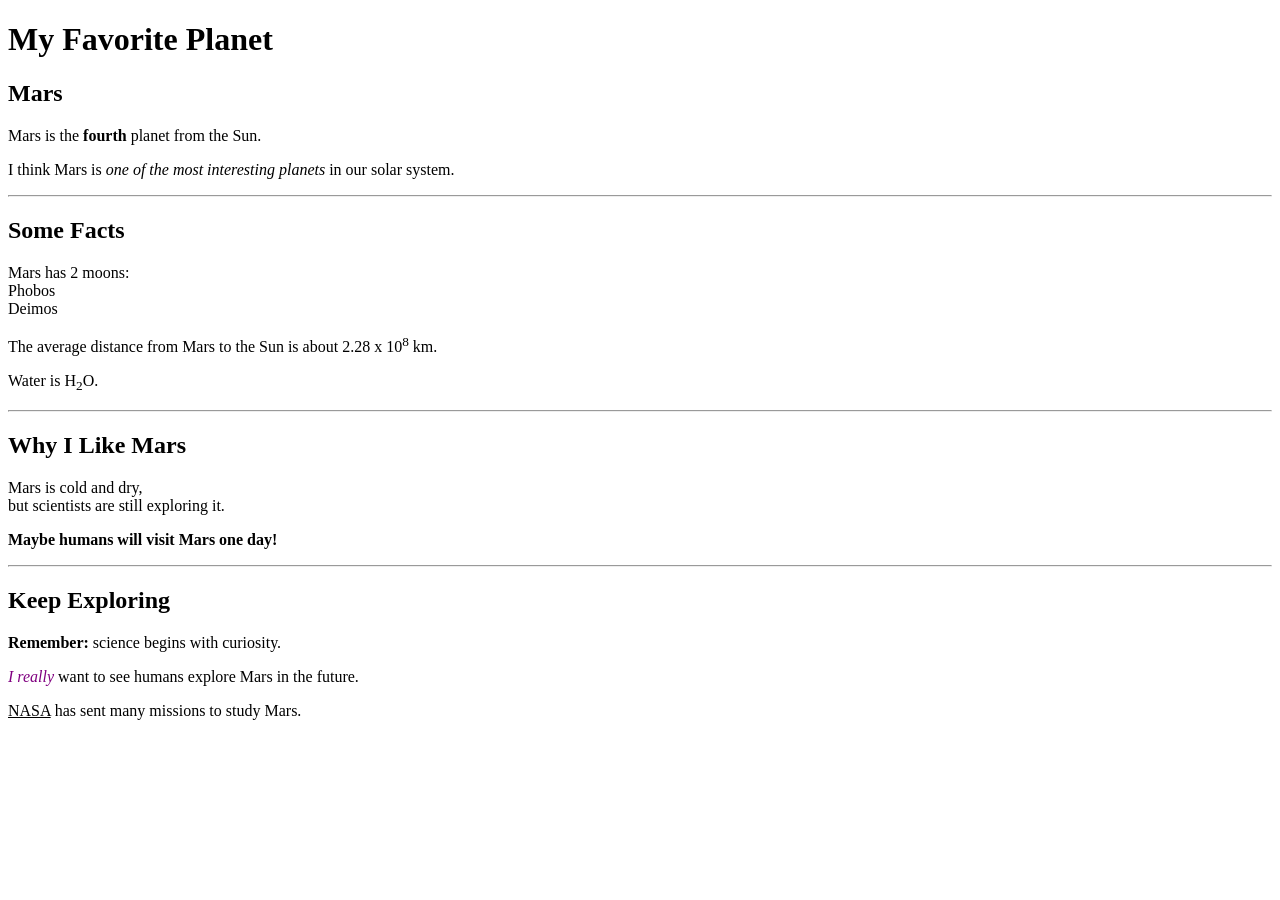
==== index.html @ 815f2b7e "Add files via upload" ====
<!DOCTYPE html>
<html>
<head>
<title>My Favorite Planet</title>
</head>
<body>

<h1>My Favorite Planet</h1>

<h2>Mars</h2>

<p>Mars is the <b>fourth</b> planet from the Sun.</p>
<p>I think Mars is <i>one of the most interesting planets</i> in our solar system.</p>

<hr>

<h2>Some Facts</h2>

<p>Mars has 2 moons:<br>
Phobos<br>
Deimos</p>

<p>The average distance from Mars to the Sun is about 2.28 x 10<sup>8</sup> km.</p>

<p>Water is H<sub>2</sub>O.</p>

<hr>

<h2>Why I Like Mars</h2>

<p>Mars is cold and dry,<br>
but scientists are still exploring it.</p>

<p><b>Maybe humans will visit Mars one day!</b></p>

<hr>

<h2>Keep Exploring</h2>

<p><b>Remember:</b> science begins with curiosity.</p>

<p><i><font color="purple">I really</font></i> want to see humans explore Mars in the future.</p>

<p><u>NASA</u> has sent many missions to study Mars.</p>

</body>
</html>
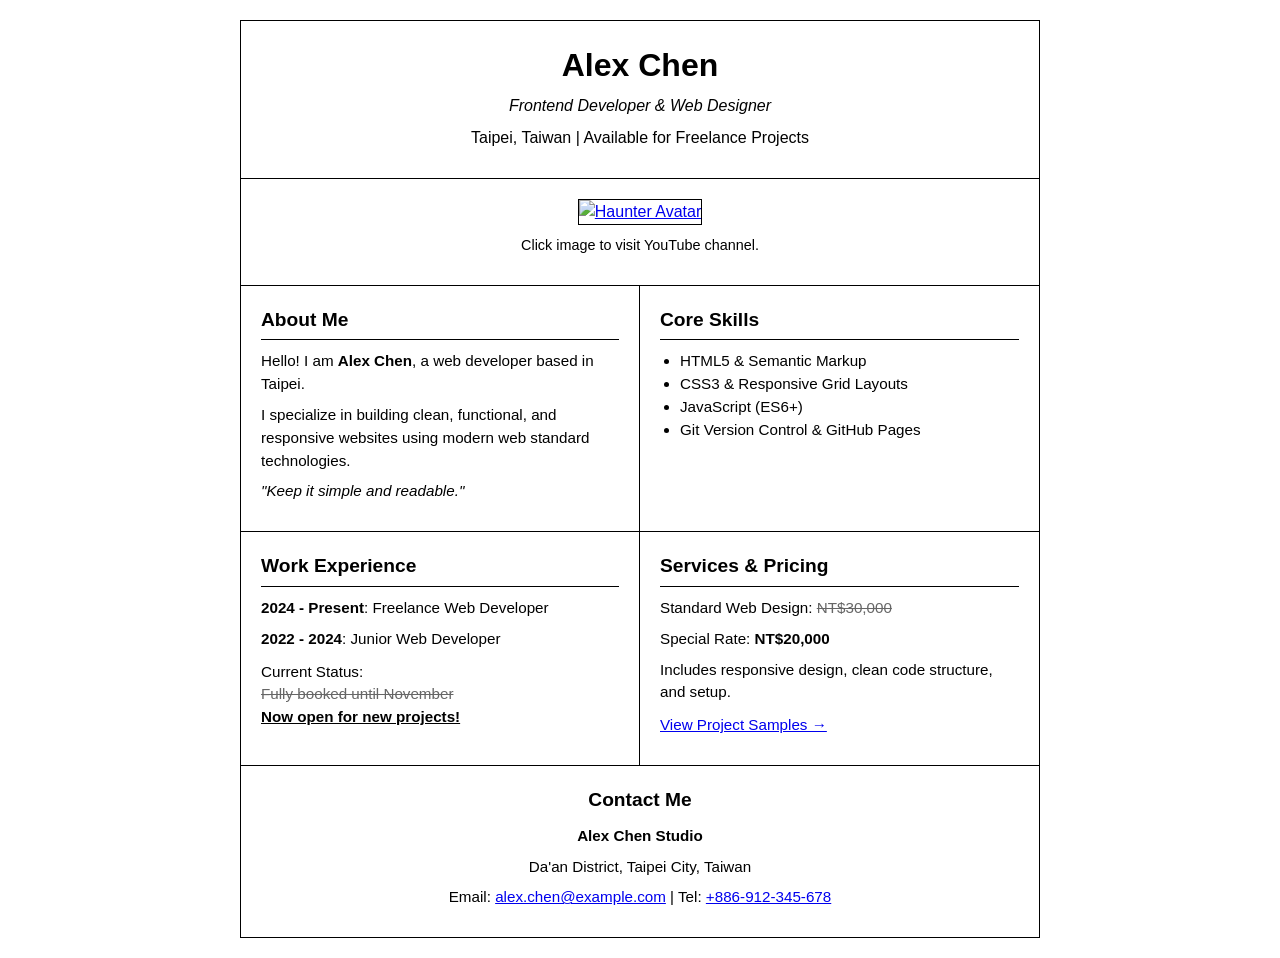
==== commit 91d12871: "Add files via upload" ====
--- a/index.html
+++ b/index.html
@@ -1,47 +1,243 @@
-<!DOCTYPE html>
-<html>
-<head>
-<title>My Favorite Planet</title>
-</head>
-<body>
-
-<h1>My Favorite Planet</h1>
-
-<h2>Mars</h2>
-
-<p>Mars is the <b>fourth</b> planet from the Sun.</p>
-<p>I think Mars is <i>one of the most interesting planets</i> in our solar system.</p>
-
-<hr>
-
-<h2>Some Facts</h2>
-
-<p>Mars has 2 moons:<br>
-Phobos<br>
-Deimos</p>
-
-<p>The average distance from Mars to the Sun is about 2.28 x 10<sup>8</sup> km.</p>
-
-<p>Water is H<sub>2</sub>O.</p>
-
-<hr>
-
-<h2>Why I Like Mars</h2>
-
-<p>Mars is cold and dry,<br>
-but scientists are still exploring it.</p>
-
-<p><b>Maybe humans will visit Mars one day!</b></p>
-
-<hr>
-
-<h2>Keep Exploring</h2>
-
-<p><b>Remember:</b> science begins with curiosity.</p>
-
-<p><i><font color="purple">I really</font></i> want to see humans explore Mars in the future.</p>
-
-<p><u>NASA</u> has sent many missions to study Mars.</p>
-
-</body>
+<!DOCTYPE html>
+<html lang="zh-Hant">
+<head>
+  <meta charset="UTF-8">
+  <meta name="viewport" content="width=device-width, initial-scale=1.0">
+  <title>Alex Chen - Personal Profile</title>
+  <style>
+    /* 基礎重設 */
+    * {
+      box-sizing: border-box;
+      margin: 0;
+      padding: 0;
+    }
+
+    body {
+      font-family: Arial, sans-serif;
+      background-color: #ffffff;
+      color: #000000;
+      line-height: 1.5;
+      padding: 20px;
+    }
+
+    .container {
+      max-width: 800px;
+      margin: 0 auto;
+      border: 1px solid #000000;
+    }
+
+    /* 標頭區域 */
+    header {
+      text-align: center;
+      padding: 20px;
+      border-bottom: 1px solid #000000;
+      background-color: #ffffff;
+    }
+
+    header h1 {
+      font-size: 2rem;
+      margin-bottom: 5px;
+    }
+
+    header p {
+      font-size: 1rem;
+    }
+
+    /* 圖片區域 */
+    .hero-section {
+      text-align: center;
+      padding: 20px;
+      border-bottom: 1px solid #000000;
+      background-color: #ffffff;
+    }
+
+    .hero-image {
+      width: 180px;
+      height: 180px;
+      object-fit: contain;
+      border: 1px solid #000000;
+    }
+
+    .hero-caption {
+      font-size: 0.9rem;
+      margin-top: 10px;
+    }
+
+    /* 2x2 網格佈局 */
+    .grid-2x2 {
+      display: grid;
+      grid-template-columns: 1fr 1fr;
+    }
+
+    .grid-box {
+      padding: 20px;
+      border-right: 1px solid #000000;
+      border-bottom: 1px solid #000000;
+      background-color: #ffffff;
+    }
+
+    .grid-box:nth-child(2n) {
+      border-right: none;
+    }
+
+    h2 {
+      font-size: 1.2rem;
+      margin-bottom: 10px;
+      border-bottom: 1px solid #000000;
+      padding-bottom: 5px;
+    }
+
+    p {
+      margin-bottom: 8px;
+      font-size: 0.95rem;
+    }
+
+    ul {
+      margin-left: 20px;
+      margin-bottom: 10px;
+      font-size: 0.95rem;
+    }
+
+    /* 語意標籤樣式 */
+    ins {
+      background-color: transparent;
+      color: #000000;
+      font-weight: bold;
+      text-decoration: underline;
+    }
+
+    del {
+      color: #666666;
+    }
+
+    /* 連結狀態設定 */
+    a:link {
+      color: #0000ee;
+      text-decoration: underline;
+    }
+
+    a:visited {
+      color: #551a8b;
+    }
+
+    a:hover {
+      color: #ff0000;
+    }
+
+    a:active {
+      color: #000000;
+    }
+
+    /* 頁尾聯絡區域 */
+    footer {
+      text-align: center;
+      padding: 20px;
+      background-color: #ffffff;
+    }
+
+    footer h2 {
+      border-bottom: none;
+      margin-bottom: 5px;
+    }
+
+    address {
+      font-style: normal;
+      font-size: 0.95rem;
+    }
+
+    /* 響應式手機版面 */
+    @media (max-width: 600px) {
+      .grid-2x2 {
+        grid-template-columns: 1fr;
+      }
+      .grid-box {
+        border-right: none;
+      }
+    }
+  </style>
+</head>
+<body>
+
+  <div class="container">
+    <!-- 1. Header Section -->
+    <header>
+      <h1>Alex Chen</h1>
+      <p><em>Frontend Developer & Web Designer</em></p>
+      <p>Taipei, Taiwan | Available for Freelance Projects</p>
+    </header>
+
+    <!-- 2. Hero Image Section -->
+    <div class="hero-section">
+      <a href="https://www.youtube.com/" target="_blank">
+        <img 
+          src="https://raw.githubusercontent.com/PokeAPI/sprites/master/sprites/pokemon/other/official-artwork/93.png" 
+          alt="Haunter Avatar" 
+          class="hero-image"
+        >
+      </a>
+      <p class="hero-caption">Click image to visit YouTube channel.</p>
+    </div>
+
+    <!-- 3. 2x2 Grid Layout -->
+    <div class="grid-2x2">
+      
+      <!-- Box 1: About Me -->
+      <div class="grid-box">
+        <h2>About Me</h2>
+        <p>Hello! I am <strong>Alex Chen</strong>, a web developer based in Taipei.</p>
+        <p>I specialize in building clean, functional, and responsive websites using modern web standard technologies.</p>
+        <p><em>"Keep it simple and readable."</em></p>
+      </div>
+
+      <!-- Box 2: Core Skills -->
+      <div class="grid-box">
+        <h2>Core Skills</h2>
+        <ul>
+          <li>HTML5 & Semantic Markup</li>
+          <li>CSS3 & Responsive Grid Layouts</li>
+          <li>JavaScript (ES6+)</li>
+          <li>Git Version Control & GitHub Pages</li>
+        </ul>
+      </div>
+
+      <!-- Box 3: Work & Status -->
+      <div class="grid-box">
+        <h2>Work Experience</h2>
+        <p><strong>2024 - Present</strong>: Freelance Web Developer</p>
+        <p><strong>2022 - 2024</strong>: Junior Web Developer</p>
+        <p style="margin-top: 10px;">
+          Current Status:<br>
+          <del>Fully booked until November</del><br>
+          <ins>Now open for new projects!</ins>
+        </p>
+      </div>
+
+      <!-- Box 4: Services -->
+      <div class="grid-box">
+        <h2>Services & Pricing</h2>
+        <p>Standard Web Design: <del>NT$30,000</del></p>
+        <p>Special Rate: <strong>NT$20,000</strong></p>
+        <p>Includes responsive design, clean code structure, and setup.</p>
+        <p style="margin-top: 10px;">
+          <a href="https://www.youtube.com/" target="_blank">View Project Samples →</a>
+        </p>
+      </div>
+
+    </div>
+
+    <!-- 4. Contact Us Section -->
+    <footer>
+      <h2>Contact Me</h2>
+      <address>
+        <p><strong>Alex Chen Studio</strong></p>
+        <p>Da'an District, Taipei City, Taiwan</p>
+        <p>
+          Email: <a href="mailto:alex.chen@example.com">alex.chen@example.com</a> | 
+          Tel: <a href="tel:+886912345678">+886-912-345-678</a>
+        </p>
+      </address>
+    </footer>
+  </div>
+
+</body>
 </html>
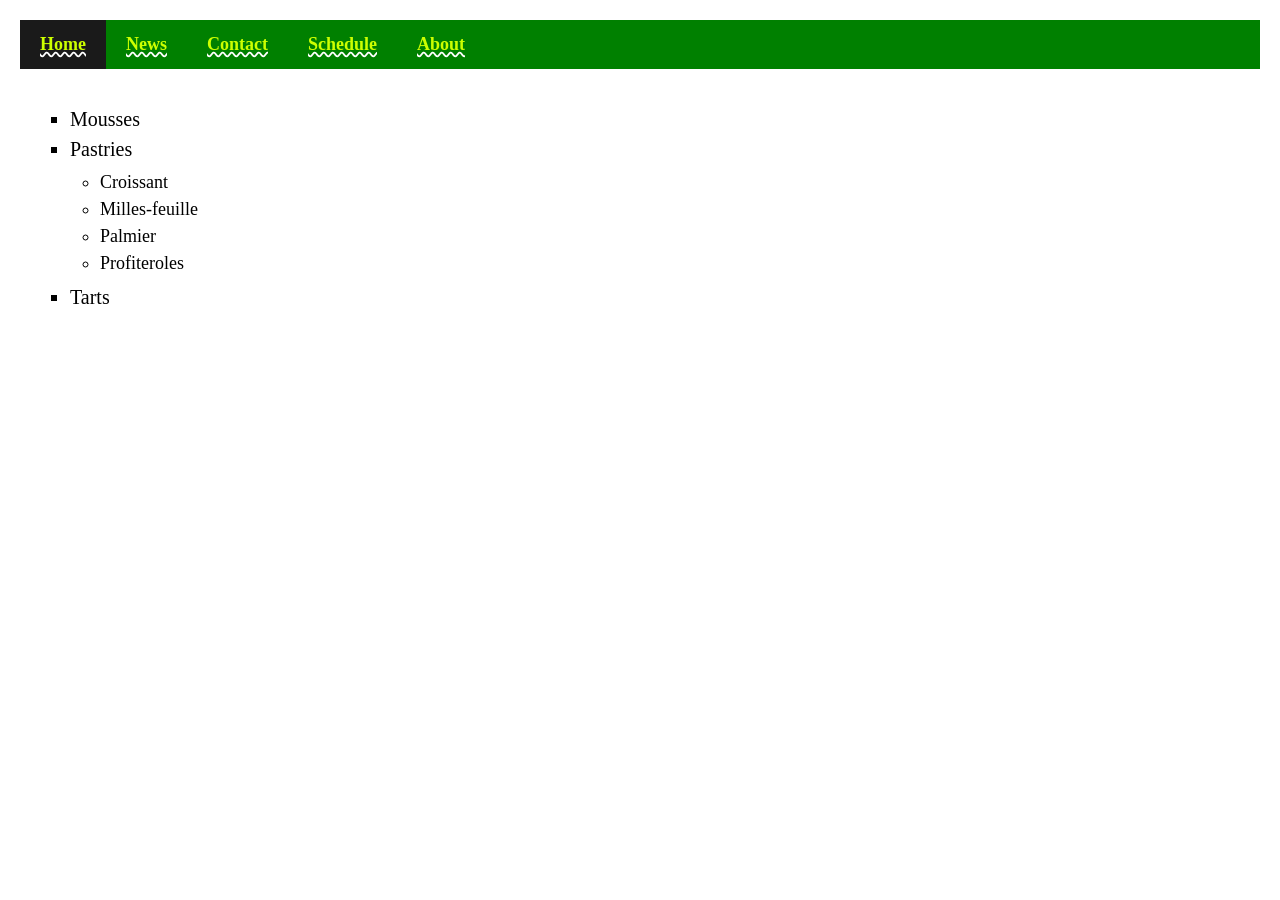
==== commit b687ef7f: "Add files via upload" ====
--- a/index.html
+++ b/index.html
@@ -1,243 +1,172 @@
 <!DOCTYPE html>
-<html lang="zh-Hant">
+<html lang="zh-TW">
 <head>
-  <meta charset="UTF-8">
-  <meta name="viewport" content="width=device-width, initial-scale=1.0">
-  <title>Alex Chen - Personal Profile</title>
-  <style>
-    /* 基礎重設 */
-    * {
-      box-sizing: border-box;
-      margin: 0;
-      padding: 0;
-    }
+    <meta charset="UTF-8">
+    <meta name="viewport" content="width=device-width, initial-scale=1.0">
+    <title>Navigation & List Exercise</title>
+    <style>
+        body {
+            font-family: Times New Roman, serif;
+            margin: 0;
+            padding: 20px;
+            background-color: #ffffff;
+        }
 
-    body {
-      font-family: Arial, sans-serif;
-      background-color: #ffffff;
-      color: #000000;
-      line-height: 1.5;
-      padding: 20px;
-    }
+        /* ===== 頂部導覽列 (Navbar) 樣式 ===== */
+        .navbar-container {
+            background-color: #008000; /* 綠色背景 */
+            width: 100%;
+            overflow: hidden;
+        }
 
-    .container {
-      max-width: 800px;
-      margin: 0 auto;
-      border: 1px solid #000000;
-    }
+        .navbar {
+            list-style-type: none;
+            margin: 0;
+            padding: 0;
+            display: flex;
+        }
 
-    /* 標頭區域 */
-    header {
-      text-align: center;
-      padding: 20px;
-      border-bottom: 1px solid #000000;
-      background-color: #ffffff;
-    }
+        .navbar li {
+            float: left;
+        }
 
-    header h1 {
-      font-size: 2rem;
-      margin-bottom: 5px;
-    }
+        .navbar li a {
+            display: block;
+            color: #ccff00; /* 黃綠色文字 */
+            text-align: center;
+            padding: 14px 20px;
+            font-size: 18px;
+            font-weight: bold;
+            /* 白色波浪底線 */
+            text-decoration: underline;
+            text-decoration-style: wavy;
+            text-decoration-color: white;
+            cursor: pointer;
+            transition: background-color 0.15s ease;
+        }
 
-    header p {
-      font-size: 1rem;
-    }
+        /* 懸停 (Hover)：深綠色 */
+        .navbar li a:hover {
+            background-color: #005500;
+        }
 
-    /* 圖片區域 */
-    .hero-section {
-      text-align: center;
-      padding: 20px;
-      border-bottom: 1px solid #000000;
-      background-color: #ffffff;
-    }
+        /* 點擊瞬間 (Active) */
+        .navbar li a:active {
+            background-color: #000000;
+            color: #ffffff;
+        }
 
-    .hero-image {
-      width: 180px;
-      height: 180px;
-      object-fit: contain;
-      border: 1px solid #000000;
-    }
+        /* 被選中的頁籤 */
+        .navbar li a.active-tab {
+            background-color: #1a1a1a;
+        }
 
-    .hero-caption {
-      font-size: 0.9rem;
-      margin-top: 10px;
-    }
+        /* ===== 內容顯示區域 ===== */
+        .content-section {
+            padding: 20px 10px;
+        }
 
-    /* 2x2 網格佈局 */
-    .grid-2x2 {
-      display: grid;
-      grid-template-columns: 1fr 1fr;
-    }
+        /* 預設隱藏所有分頁內容 */
+        .page-content {
+            display: none;
+        }
 
-    .grid-box {
-      padding: 20px;
-      border-right: 1px solid #000000;
-      border-bottom: 1px solid #000000;
-      background-color: #ffffff;
-    }
+        /* 當前作用中的內容頁面才顯示 */
+        .page-content.active {
+            display: block;
+        }
 
-    .grid-box:nth-child(2n) {
-      border-right: none;
-    }
+        /* 巢狀清單樣式 */
+        ul.outer-list {
+            list-style-type: square;
+            font-size: 20px;
+            line-height: 1.5;
+            padding-left: 40px;
+            margin-top: 15px;
+        }
 
-    h2 {
-      font-size: 1.2rem;
-      margin-bottom: 10px;
-      border-bottom: 1px solid #000000;
-      padding-bottom: 5px;
-    }
-
-    p {
-      margin-bottom: 8px;
-      font-size: 0.95rem;
-    }
-
-    ul {
-      margin-left: 20px;
-      margin-bottom: 10px;
-      font-size: 0.95rem;
-    }
-
-    /* 語意標籤樣式 */
-    ins {
-      background-color: transparent;
-      color: #000000;
-      font-weight: bold;
-      text-decoration: underline;
-    }
-
-    del {
-      color: #666666;
-    }
-
-    /* 連結狀態設定 */
-    a:link {
-      color: #0000ee;
-      text-decoration: underline;
-    }
-
-    a:visited {
-      color: #551a8b;
-    }
-
-    a:hover {
-      color: #ff0000;
-    }
-
-    a:active {
-      color: #000000;
-    }
-
-    /* 頁尾聯絡區域 */
-    footer {
-      text-align: center;
-      padding: 20px;
-      background-color: #ffffff;
-    }
-
-    footer h2 {
-      border-bottom: none;
-      margin-bottom: 5px;
-    }
-
-    address {
-      font-style: normal;
-      font-size: 0.95rem;
-    }
-
-    /* 響應式手機版面 */
-    @media (max-width: 600px) {
-      .grid-2x2 {
-        grid-template-columns: 1fr;
-      }
-      .grid-box {
-        border-right: none;
-      }
-    }
-  </style>
+        ul.inner-list {
+            list-style-type: circle;
+            font-size: 18px;
+            padding-left: 30px;
+            margin-top: 5px;
+            margin-bottom: 5px;
+        }
+    </style>
 </head>
 <body>
 
-  <div class="container">
-    <!-- 1. Header Section -->
-    <header>
-      <h1>Alex Chen</h1>
-      <p><em>Frontend Developer & Web Designer</em></p>
-      <p>Taipei, Taiwan | Available for Freelance Projects</p>
-    </header>
-
-    <!-- 2. Hero Image Section -->
-    <div class="hero-section">
-      <a href="https://www.youtube.com/" target="_blank">
-        <img 
-          src="https://raw.githubusercontent.com/PokeAPI/sprites/master/sprites/pokemon/other/official-artwork/93.png" 
-          alt="Haunter Avatar" 
-          class="hero-image"
-        >
-      </a>
-      <p class="hero-caption">Click image to visit YouTube channel.</p>
+    <!-- 導覽列 -->
+    <div class="navbar-container">
+        <ul class="navbar">
+            <li><a onclick="showTab('home', this)" class="active-tab">Home</a></li>
+            <li><a onclick="showTab('news', this)">News</a></li>
+            <li><a onclick="showTab('contact', this)">Contact</a></li>
+            <li><a onclick="showTab('schedule', this)">Schedule</a></li>
+            <li><a onclick="showTab('about', this)">About</a></li>
+        </ul>
     </div>
 
-    <!-- 3. 2x2 Grid Layout -->
-    <div class="grid-2x2">
-      
-      <!-- Box 1: About Me -->
-      <div class="grid-box">
-        <h2>About Me</h2>
-        <p>Hello! I am <strong>Alex Chen</strong>, a web developer based in Taipei.</p>
-        <p>I specialize in building clean, functional, and responsive websites using modern web standard technologies.</p>
-        <p><em>"Keep it simple and readable."</em></p>
-      </div>
+    <!-- 內容顯示區域 -->
+    <div class="content-section">
+        
+        <!-- Home 頁面內容 (題目的巢狀清單) -->
+        <div id="home" class="page-content active">
+            <ul class="outer-list">
+                <li>Mousses</li>
+                <li>Pastries
+                    <ul class="inner-list">
+                        <li>Croissant</li>
+                        <li>Milles-feuille</li>
+                        <li>Palmier</li>
+                        <li>Profiteroles</li>
+                    </ul>
+                </li>
+                <li>Tarts</li>
+            </ul>
+        </div>
 
-      <!-- Box 2: Core Skills -->
-      <div class="grid-box">
-        <h2>Core Skills</h2>
-        <ul>
-          <li>HTML5 & Semantic Markup</li>
-          <li>CSS3 & Responsive Grid Layouts</li>
-          <li>JavaScript (ES6+)</li>
-          <li>Git Version Control & GitHub Pages</li>
-        </ul>
-      </div>
+        <!-- News 頁面內容 -->
+        <div id="news" class="page-content">
+            <h2>News Section</h2>
+            <p>Welcome to the Latest News page.</p>
+        </div>
 
-      <!-- Box 3: Work & Status -->
-      <div class="grid-box">
-        <h2>Work Experience</h2>
-        <p><strong>2024 - Present</strong>: Freelance Web Developer</p>
-        <p><strong>2022 - 2024</strong>: Junior Web Developer</p>
-        <p style="margin-top: 10px;">
-          Current Status:<br>
-          <del>Fully booked until November</del><br>
-          <ins>Now open for new projects!</ins>
-        </p>
-      </div>
+        <!-- Contact 頁面內容 -->
+        <div id="contact" class="page-content">
+            <h2>Contact Us</h2>
+            <p>Email: contact@example.com</p>
+        </div>
 
-      <!-- Box 4: Services -->
-      <div class="grid-box">
-        <h2>Services & Pricing</h2>
-        <p>Standard Web Design: <del>NT$30,000</del></p>
-        <p>Special Rate: <strong>NT$20,000</strong></p>
-        <p>Includes responsive design, clean code structure, and setup.</p>
-        <p style="margin-top: 10px;">
-          <a href="https://www.youtube.com/" target="_blank">View Project Samples →</a>
-        </p>
-      </div>
+        <!-- Schedule 頁面內容 -->
+        <div id="schedule" class="page-content">
+            <h2>Schedule</h2>
+            <p>Opening hours: Mon - Fri 09:00 - 18:00</p>
+        </div>
+
+        <!-- About 頁面內容 -->
+        <div id="about" class="page-content">
+            <h2>About Us</h2>
+            <p>Learn more about our bakery and recipes.</p>
+        </div>
 
     </div>
 
-    <!-- 4. Contact Us Section -->
-    <footer>
-      <h2>Contact Me</h2>
-      <address>
-        <p><strong>Alex Chen Studio</strong></p>
-        <p>Da'an District, Taipei City, Taiwan</p>
-        <p>
-          Email: <a href="mailto:alex.chen@example.com">alex.chen@example.com</a> | 
-          Tel: <a href="tel:+886912345678">+886-912-345-678</a>
-        </p>
-      </address>
-    </footer>
-  </div>
+    <script>
+        function showTab(tabId, element) {
+            // 隱藏所有頁面內容
+            const contents = document.querySelectorAll('.page-content');
+            contents.forEach(content => content.classList.remove('active'));
+
+            // 移除所有按鈕的選中樣式
+            const tabs = document.querySelectorAll('.navbar li a');
+            tabs.forEach(tab => tab.classList.remove('active-tab'));
+
+            // 顯示被點擊的頁面內容與加上選中樣式
+            document.getElementById(tabId).classList.add('active');
+            element.classList.add('active-tab');
+        }
+    </script>
 
 </body>
 </html>
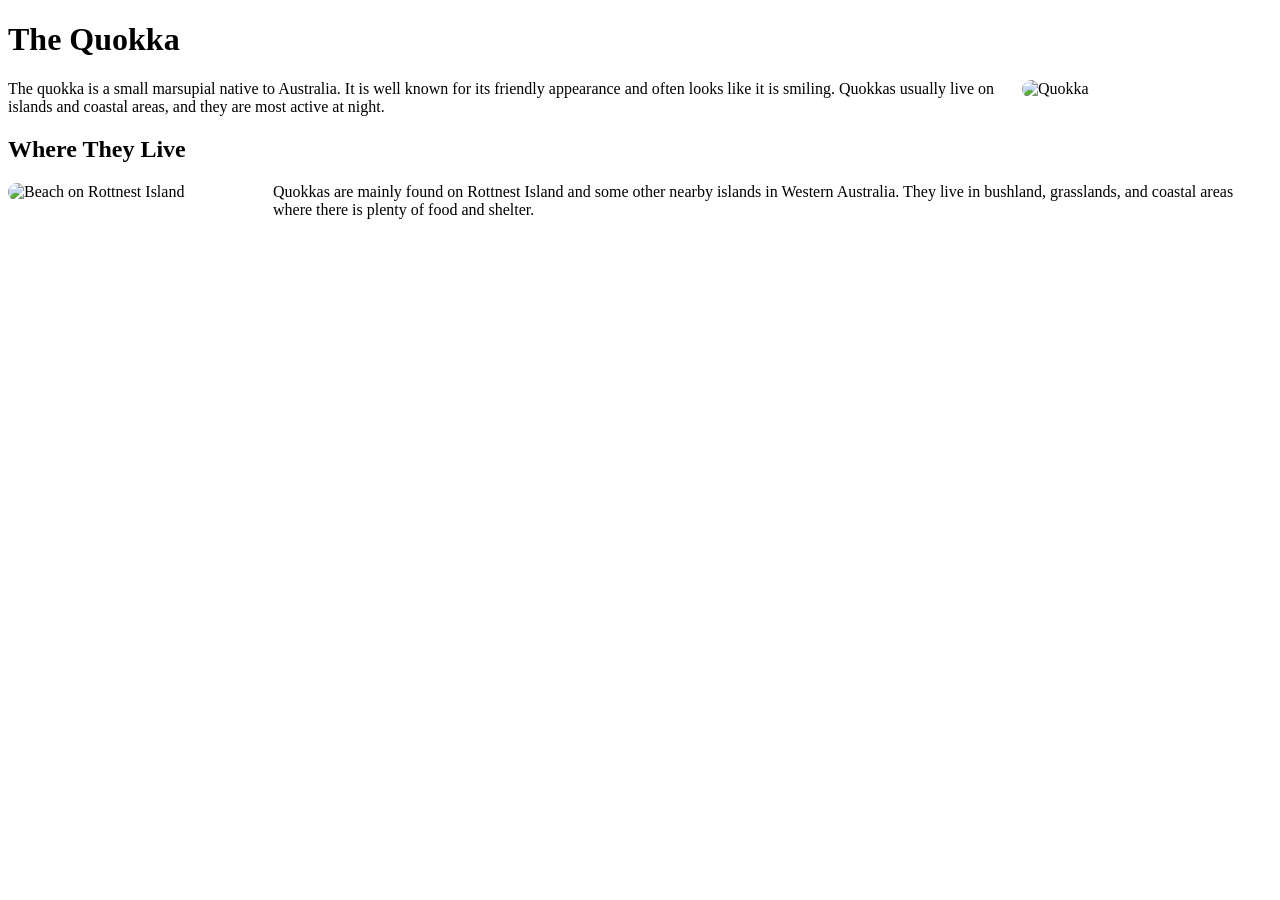
==== commit 2fcd8f58: "Add files via upload" ====
--- a/index.html
+++ b/index.html
@@ -1,172 +1,48 @@
 <!DOCTYPE html>
 <html lang="zh-TW">
 <head>
-    <meta charset="UTF-8">
-    <meta name="viewport" content="width=device-width, initial-scale=1.0">
-    <title>Navigation & List Exercise</title>
-    <style>
-        body {
-            font-family: Times New Roman, serif;
-            margin: 0;
-            padding: 20px;
-            background-color: #ffffff;
-        }
+  <meta charset="UTF-8">
+  <title>The Quokka</title>
+  <style>
+    /* 讓圖片寬度固定為 250px 並加上圓角 */
+    img {
+      width: 250px;
+      border-radius: 10px; /* 呈現圓角效果 */
+    }
 
-        /* ===== 頂部導覽列 (Navbar) 樣式 ===== */
-        .navbar-container {
-            background-color: #008000; /* 綠色背景 */
-            width: 100%;
-            overflow: hidden;
-        }
+    /* 第一張圖片：靠右浮動，並設置與文字的間距 */
+    .img-right {
+      float: right;
+      margin-left: 15px;
+      margin-bottom: 10px;
+    }
 
-        .navbar {
-            list-style-type: none;
-            margin: 0;
-            padding: 0;
-            display: flex;
-        }
+    /* 第二張圖片：靠左浮動，並設置與文字的間距 */
+    .img-left {
+      float: left;
+      margin-right: 15px;
+      margin-bottom: 10px;
+    }
 
-        .navbar li {
-            float: left;
-        }
-
-        .navbar li a {
-            display: block;
-            color: #ccff00; /* 黃綠色文字 */
-            text-align: center;
-            padding: 14px 20px;
-            font-size: 18px;
-            font-weight: bold;
-            /* 白色波浪底線 */
-            text-decoration: underline;
-            text-decoration-style: wavy;
-            text-decoration-color: white;
-            cursor: pointer;
-            transition: background-color 0.15s ease;
-        }
-
-        /* 懸停 (Hover)：深綠色 */
-        .navbar li a:hover {
-            background-color: #005500;
-        }
-
-        /* 點擊瞬間 (Active) */
-        .navbar li a:active {
-            background-color: #000000;
-            color: #ffffff;
-        }
-
-        /* 被選中的頁籤 */
-        .navbar li a.active-tab {
-            background-color: #1a1a1a;
-        }
-
-        /* ===== 內容顯示區域 ===== */
-        .content-section {
-            padding: 20px 10px;
-        }
-
-        /* 預設隱藏所有分頁內容 */
-        .page-content {
-            display: none;
-        }
-
-        /* 當前作用中的內容頁面才顯示 */
-        .page-content.active {
-            display: block;
-        }
-
-        /* 巢狀清單樣式 */
-        ul.outer-list {
-            list-style-type: square;
-            font-size: 20px;
-            line-height: 1.5;
-            padding-left: 40px;
-            margin-top: 15px;
-        }
-
-        ul.inner-list {
-            list-style-type: circle;
-            font-size: 18px;
-            padding-left: 30px;
-            margin-top: 5px;
-            margin-bottom: 5px;
-        }
-    </style>
+    /* 清除浮動影響，確保段落標題間的排版整齊 */
+    h2 {
+      clear: both;
+    }
+  </style>
 </head>
 <body>
 
-    <!-- 導覽列 -->
-    <div class="navbar-container">
-        <ul class="navbar">
-            <li><a onclick="showTab('home', this)" class="active-tab">Home</a></li>
-            <li><a onclick="showTab('news', this)">News</a></li>
-            <li><a onclick="showTab('contact', this)">Contact</a></li>
-            <li><a onclick="showTab('schedule', this)">Schedule</a></li>
-            <li><a onclick="showTab('about', this)">About</a></li>
-        </ul>
-    </div>
+  <h1>The Quokka</h1>
+  <p>
+    <img src="images.jpg" alt="Quokka" class="img-right">
+    The quokka is a small marsupial native to Australia. It is well known for its friendly appearance and often looks like it is smiling. Quokkas usually live on islands and coastal areas, and they are most active at night.
+  </p>
 
-    <!-- 內容顯示區域 -->
-    <div class="content-section">
-        
-        <!-- Home 頁面內容 (題目的巢狀清單) -->
-        <div id="home" class="page-content active">
-            <ul class="outer-list">
-                <li>Mousses</li>
-                <li>Pastries
-                    <ul class="inner-list">
-                        <li>Croissant</li>
-                        <li>Milles-feuille</li>
-                        <li>Palmier</li>
-                        <li>Profiteroles</li>
-                    </ul>
-                </li>
-                <li>Tarts</li>
-            </ul>
-        </div>
-
-        <!-- News 頁面內容 -->
-        <div id="news" class="page-content">
-            <h2>News Section</h2>
-            <p>Welcome to the Latest News page.</p>
-        </div>
-
-        <!-- Contact 頁面內容 -->
-        <div id="contact" class="page-content">
-            <h2>Contact Us</h2>
-            <p>Email: contact@example.com</p>
-        </div>
-
-        <!-- Schedule 頁面內容 -->
-        <div id="schedule" class="page-content">
-            <h2>Schedule</h2>
-            <p>Opening hours: Mon - Fri 09:00 - 18:00</p>
-        </div>
-
-        <!-- About 頁面內容 -->
-        <div id="about" class="page-content">
-            <h2>About Us</h2>
-            <p>Learn more about our bakery and recipes.</p>
-        </div>
-
-    </div>
-
-    <script>
-        function showTab(tabId, element) {
-            // 隱藏所有頁面內容
-            const contents = document.querySelectorAll('.page-content');
-            contents.forEach(content => content.classList.remove('active'));
-
-            // 移除所有按鈕的選中樣式
-            const tabs = document.querySelectorAll('.navbar li a');
-            tabs.forEach(tab => tab.classList.remove('active-tab'));
-
-            // 顯示被點擊的頁面內容與加上選中樣式
-            document.getElementById(tabId).classList.add('active');
-            element.classList.add('active-tab');
-        }
-    </script>
+  <h2>Where They Live</h2>
+  <p>
+    <img src="images (2).jpg" alt="Beach on Rottnest Island" class="img-left">
+    Quokkas are mainly found on Rottnest Island and some other nearby islands in Western Australia. They live in bushland, grasslands, and coastal areas where there is plenty of food and shelter.
+  </p>
 
 </body>
 </html>
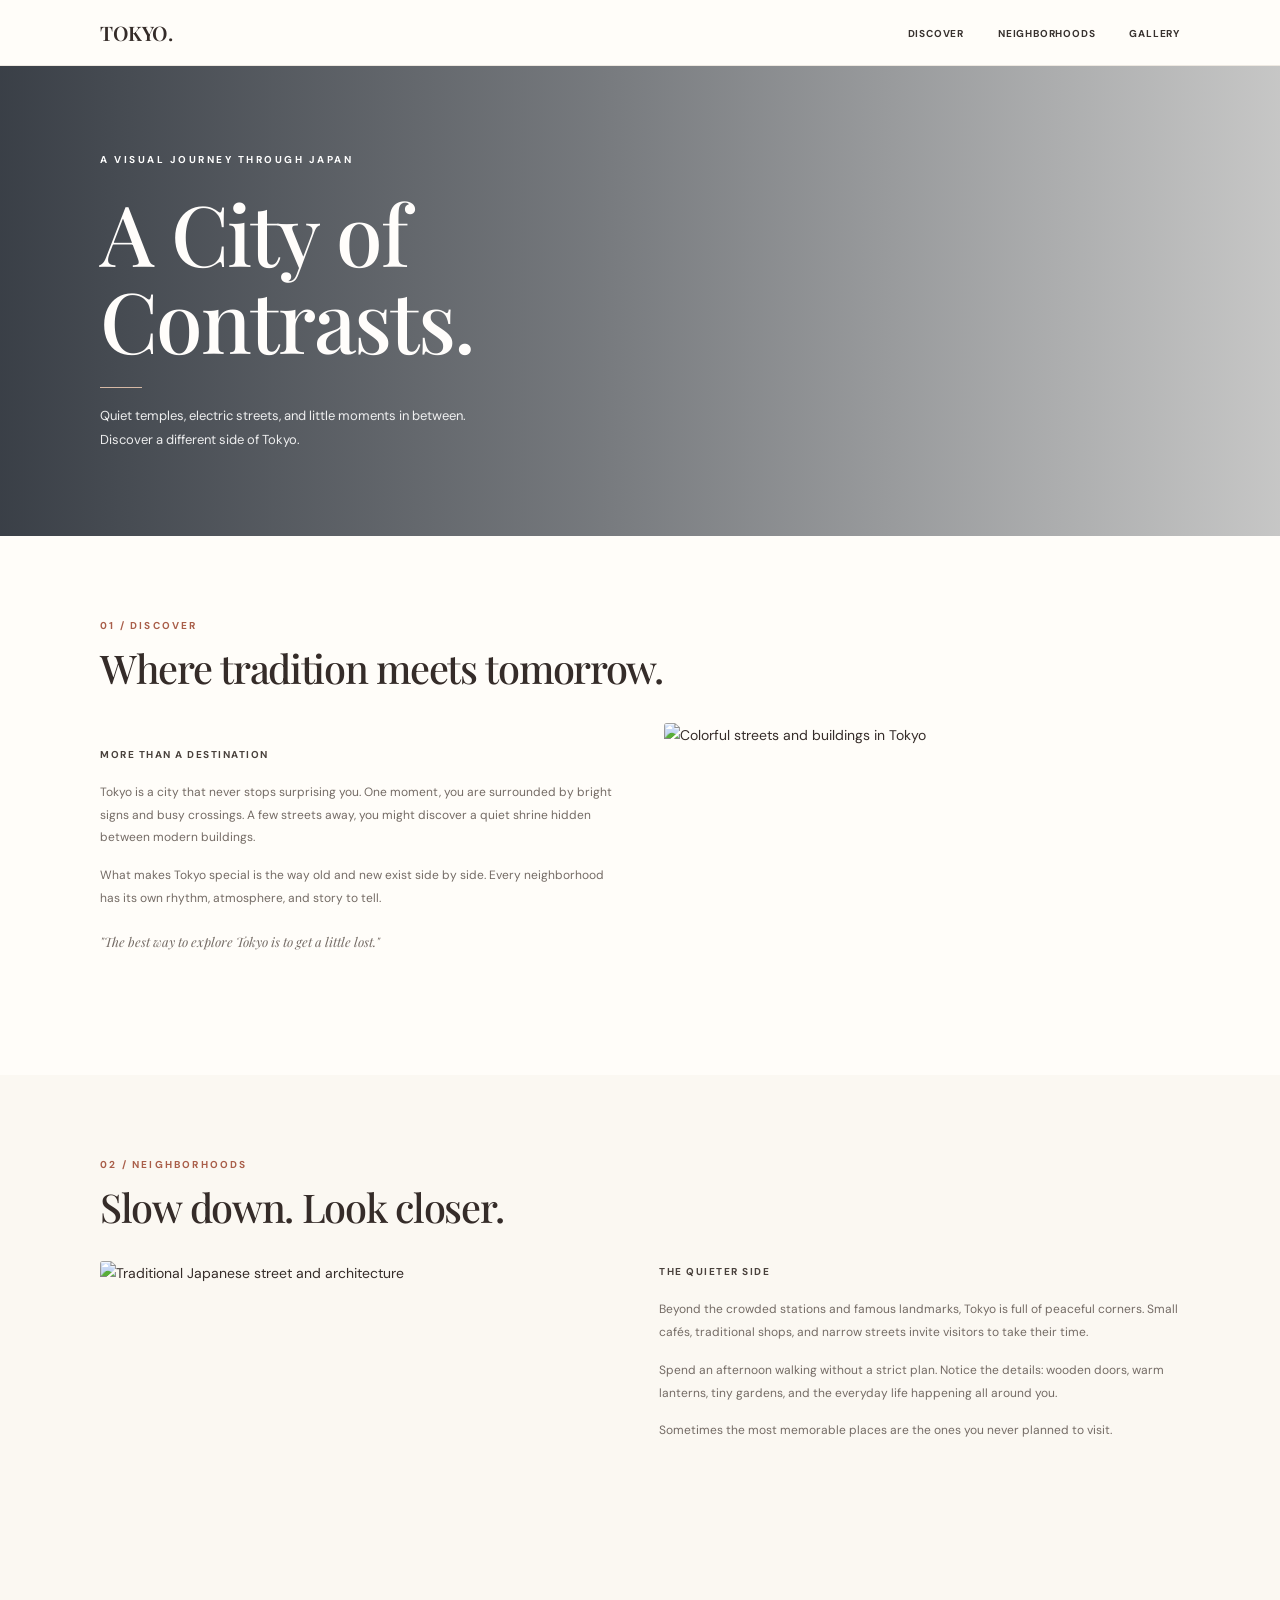
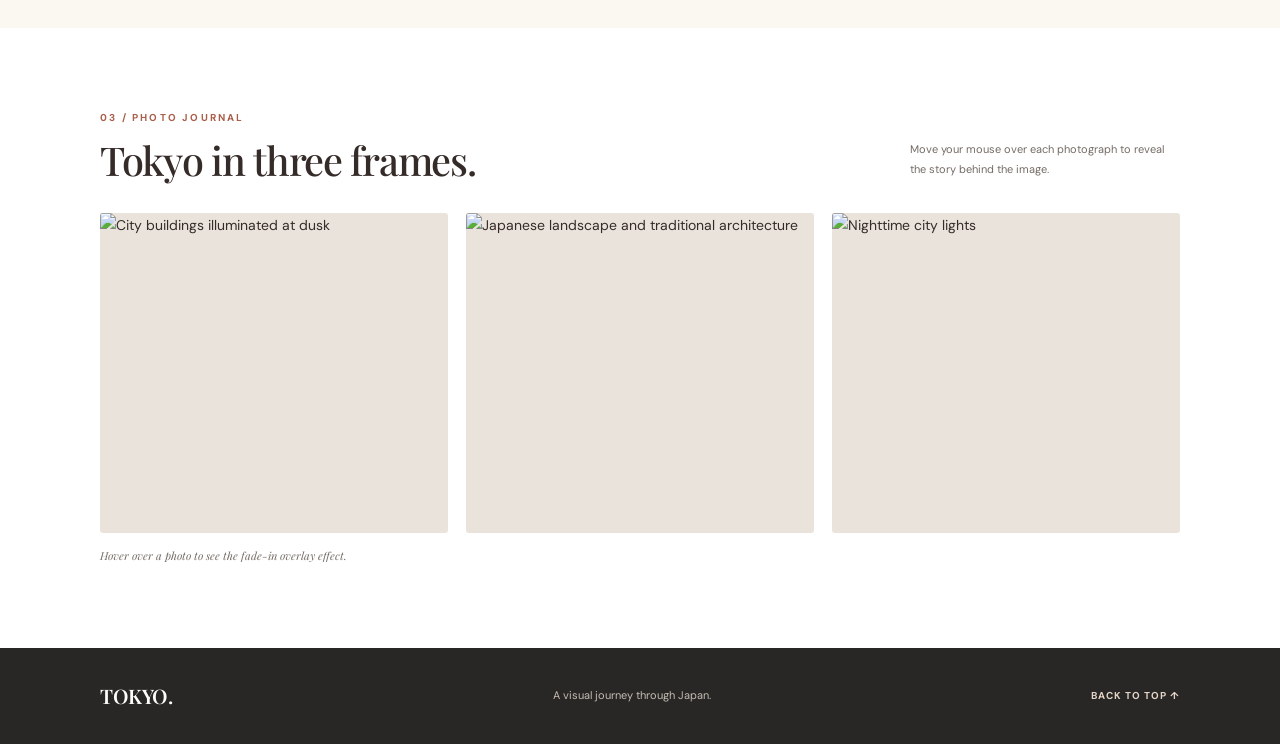
==== commit 10fc7881: "Add files via upload" ====
--- a/index.html
+++ b/index.html
@@ -1,48 +1,224 @@
 <!DOCTYPE html>
-<html lang="zh-TW">
+<html lang="en">
 <head>
-  <meta charset="UTF-8">
-  <title>The Quokka</title>
-  <style>
-    /* 讓圖片寬度固定為 250px 並加上圓角 */
-    img {
-      width: 250px;
-      border-radius: 10px; /* 呈現圓角效果 */
-    }
-
-    /* 第一張圖片：靠右浮動，並設置與文字的間距 */
-    .img-right {
-      float: right;
-      margin-left: 15px;
-      margin-bottom: 10px;
-    }
-
-    /* 第二張圖片：靠左浮動，並設置與文字的間距 */
-    .img-left {
-      float: left;
-      margin-right: 15px;
-      margin-bottom: 10px;
-    }
-
-    /* 清除浮動影響，確保段落標題間的排版整齊 */
-    h2 {
-      clear: both;
-    }
-  </style>
+    <meta charset="UTF-8">
+    <meta name="viewport" content="width=device-width, initial-scale=1.0">
+
+    <title>TOKYO. — A Visual Journey Through Japan</title>
+
+    <!-- Google Fonts -->
+    <link rel="preconnect" href="https://fonts.googleapis.com">
+    <link rel="preconnect" href="https://fonts.gstatic.com" crossorigin>
+    <link href="https://fonts.googleapis.com/css2?family=DM+Sans:wght@400;500;600;700&family=Playfair+Display:wght@400;500;600&display=swap"
+          rel="stylesheet">
+
+    <link rel="stylesheet" href="style.css">
 </head>
-<body>
-
-  <h1>The Quokka</h1>
-  <p>
-    <img src="images.jpg" alt="Quokka" class="img-right">
-    The quokka is a small marsupial native to Australia. It is well known for its friendly appearance and often looks like it is smiling. Quokkas usually live on islands and coastal areas, and they are most active at night.
-  </p>
-
-  <h2>Where They Live</h2>
-  <p>
-    <img src="images (2).jpg" alt="Beach on Rottnest Island" class="img-left">
-    Quokkas are mainly found on Rottnest Island and some other nearby islands in Western Australia. They live in bushland, grasslands, and coastal areas where there is plenty of food and shelter.
-  </p>
+
+<body id="top">
+
+    <!-- Navigation Bar -->
+    <header class="topbar">
+        <div class="page nav-container">
+            <a class="brand" href="#top">TOKYO.</a>
+
+            <nav aria-label="Main navigation">
+                <ul class="nav">
+                    <li><a href="#discover">Discover</a></li>
+                    <li><a href="#neighborhoods">Neighborhoods</a></li>
+                    <li><a href="#gallery">Gallery</a></li>
+                </ul>
+            </nav>
+        </div>
+    </header>
+
+
+    <!-- Hero Section -->
+    <main>
+        <section class="hero">
+            <div class="hero-overlay"></div>
+
+            <div class="page hero-content">
+                <p class="eyebrow">A VISUAL JOURNEY THROUGH JAPAN</p>
+
+                <h1>
+                    A City of<br>
+                    Contrasts.
+                </h1>
+
+                <div class="hero-line"></div>
+
+                <p class="hero-description">
+                    Quiet temples, electric streets, and little moments in
+                    between. Discover a different side of Tokyo.
+                </p>
+            </div>
+        </section>
+
+
+        <!-- Discover Section -->
+        <section class="section discover" id="discover">
+            <div class="page">
+                <p class="section-number">01 / DISCOVER</p>
+
+                <h2>Where tradition meets tomorrow.</h2>
+
+                <div class="discover-grid">
+                    <div class="discover-text">
+                        <h3>MORE THAN A DESTINATION</h3>
+
+                        <p>
+                            Tokyo is a city that never stops surprising you.
+                            One moment, you are surrounded by bright signs
+                            and busy crossings. A few streets away, you might
+                            discover a quiet shrine hidden between modern
+                            buildings.
+                        </p>
+
+                        <p>
+                            What makes Tokyo special is the way old and new
+                            exist side by side. Every neighborhood has its
+                            own rhythm, atmosphere, and story to tell.
+                        </p>
+
+                        <p class="quote">
+                            "The best way to explore Tokyo is to get a little lost."
+                        </p>
+                    </div>
+
+                    <div class="discover-image image-hover">
+                        <img
+                            src="https://images.unsplash.com/photo-1542051841857-5f90071e7989?auto=format&fit=crop&w=1000&q=85"
+                            alt="Colorful streets and buildings in Tokyo"
+                        >
+                    </div>
+                </div>
+            </div>
+        </section>
+
+
+        <!-- Neighborhoods Section -->
+        <section class="section neighborhoods" id="neighborhoods">
+            <div class="page">
+                <p class="section-number">02 / NEIGHBORHOODS</p>
+
+                <h2>Slow down. Look closer.</h2>
+
+                <div class="neighborhood-grid">
+                    <div class="neighborhood-image image-hover">
+                        <img
+                            src="https://images.unsplash.com/photo-1493976040374-85c8e12f0c0e?auto=format&fit=crop&w=1000&q=85"
+                            alt="Traditional Japanese street and architecture"
+                        >
+                    </div>
+
+                    <div class="neighborhood-text">
+                        <h3>THE QUIETER SIDE</h3>
+
+                        <p>
+                            Beyond the crowded stations and famous landmarks,
+                            Tokyo is full of peaceful corners. Small cafés,
+                            traditional shops, and narrow streets invite
+                            visitors to take their time.
+                        </p>
+
+                        <p>
+                            Spend an afternoon walking without a strict plan.
+                            Notice the details: wooden doors, warm lanterns,
+                            tiny gardens, and the everyday life happening
+                            all around you.
+                        </p>
+
+                        <p>
+                            Sometimes the most memorable places are the ones
+                            you never planned to visit.
+                        </p>
+                    </div>
+                </div>
+            </div>
+        </section>
+
+
+        <!-- Gallery Section -->
+        <section class="section gallery" id="gallery">
+            <div class="page">
+                <div class="gallery-heading">
+                    <div>
+                        <p class="section-number">03 / PHOTO JOURNAL</p>
+                        <h2>Tokyo in three frames.</h2>
+                    </div>
+
+                    <p class="gallery-intro">
+                        Move your mouse over each photograph to reveal
+                        the story behind the image.
+                    </p>
+                </div>
+
+                <div class="gallery-grid">
+
+                    <figure class="gallery-card">
+                        <div class="gallery-image">
+                            <img
+                                src="https://images.unsplash.com/photo-1519501025264-65ba15a82390?auto=format&fit=crop&w=800&q=85"
+                                alt="City buildings illuminated at dusk"
+                            >
+
+                            <div class="gallery-overlay">
+                                <span>01</span>
+                                <h3>Urban Rhythm</h3>
+                                <p>The energy of the city.</p>
+                            </div>
+                        </div>
+                    </figure>
+
+                    <figure class="gallery-card">
+                        <div class="gallery-image">
+                            <img
+                                src="https://images.unsplash.com/photo-1478436127897-769e1b3f0f36?auto=format&fit=crop&w=800&q=85"
+                                alt="Japanese landscape and traditional architecture"
+                            >
+
+                            <div class="gallery-overlay">
+                                <span>02</span>
+                                <h3>Quiet Moments</h3>
+                                <p>A slower side of Japan.</p>
+                            </div>
+                        </div>
+                    </figure>
+
+                    <figure class="gallery-card">
+                        <div class="gallery-image">
+                            <img
+                                src="https://images.unsplash.com/photo-1519608487953-e999c86e7455?auto=format&fit=crop&w=800&q=85"
+                                alt="Nighttime city lights"
+                            >
+
+                            <div class="gallery-overlay">
+                                <span>03</span>
+                                <h3>After Dark</h3>
+                                <p>Tokyo comes alive at night.</p>
+                            </div>
+                        </div>
+                    </figure>
+
+                </div>
+
+                <p class="gallery-caption">
+                    Hover over a photo to see the fade-in overlay effect.
+                </p>
+            </div>
+        </section>
+    </main>
+
+
+    <!-- Footer -->
+    <footer class="footer">
+        <div class="page footer-content">
+            <a class="brand" href="#top">TOKYO.</a>
+            <p>A visual journey through Japan.</p>
+            <a class="back-to-top" href="#top">BACK TO TOP ↑</a>
+        </div>
+    </footer>
 
 </body>
 </html>
--- a/style.css
+++ b/style.css
@@ -0,0 +1,576 @@
+/* =========================
+   1. Global Styles
+========================= */
+
+:root {
+    --background: #fffdf9;
+    --text: #352c29;
+    --muted: #746b65;
+    --accent: #a95e49;
+    --page-width: 1080px;
+}
+
+* {
+    margin: 0;
+    padding: 0;
+    box-sizing: border-box;
+}
+
+html {
+    scroll-behavior: smooth;
+    scroll-padding-top: 80px;
+}
+
+body {
+    background-color: var(--background);
+    color: var(--text);
+    font-family: "DM Sans", sans-serif;
+    font-size: 14px;
+    line-height: 1.8;
+}
+
+img {
+    display: block;
+    width: 100%;
+    height: 100%;
+    object-fit: cover;
+}
+
+a {
+    color: inherit;
+    text-decoration: none;
+}
+
+.page {
+    width: min(100% - 80px, var(--page-width));
+    margin: 0 auto;
+}
+
+.section {
+    padding: 82px 0;
+}
+
+.section-number {
+    margin-bottom: 10px;
+    color: var(--accent);
+    font-size: 10px;
+    font-weight: 700;
+    letter-spacing: 2.2px;
+    line-height: 1.5;
+}
+
+h1,
+h2 {
+    font-family: "Playfair Display", Georgia, serif;
+    font-weight: 500;
+    letter-spacing: -1.3px;
+}
+
+h2 {
+    margin-bottom: 24px;
+    font-size: clamp(30px, 3.1vw, 43px);
+    line-height: 1.25;
+}
+
+p {
+    color: var(--muted);
+}
+
+
+/* =========================
+   2. Navigation Bar
+========================= */
+
+.topbar {
+    position: sticky;
+    top: 0;
+    z-index: 100;
+    height: 66px;
+    background-color: rgba(255, 253, 249, 0.97);
+    border-bottom: 1px solid #eee9e2;
+}
+
+.nav-container {
+    display: flex;
+    height: 100%;
+    align-items: center;
+    justify-content: space-between;
+}
+
+.brand {
+    font-family: "Playfair Display", Georgia, serif;
+    font-size: 20px;
+    font-weight: 600;
+    letter-spacing: -0.5px;
+}
+
+.nav {
+    display: flex;
+    align-items: center;
+    gap: 34px;
+    list-style: none;
+}
+
+.nav a {
+    position: relative;
+    padding: 8px 0;
+    color: #38322f;
+    font-size: 10px;
+    font-weight: 700;
+    letter-spacing: 0.8px;
+    text-transform: uppercase;
+    transition: color 0.25s ease;
+}
+
+.nav a:hover {
+    color: var(--accent);
+}
+
+.nav a::after {
+    position: absolute;
+    right: 0;
+    bottom: 2px;
+    left: 0;
+    height: 1px;
+    background-color: var(--accent);
+    content: "";
+    transform: scaleX(0);
+    transform-origin: left;
+    transition: transform 0.25s ease;
+}
+
+.nav a:hover::after {
+    transform: scaleX(1);
+}
+
+
+/* =========================
+   3. Hero Section
+========================= */
+
+.hero {
+    position: relative;
+    display: flex;
+    min-height: 470px;
+    align-items: center;
+    overflow: hidden;
+    background-image: url(
+        "https://images.unsplash.com/photo-1519501025264-65ba15a82390?auto=format&fit=crop&w=2000&q=90"
+    );
+    background-position: center 48%;
+    background-size: cover;
+    background-repeat: no-repeat;
+}
+
+.hero-overlay {
+    position: absolute;
+    inset: 0;
+    background: linear-gradient(
+        90deg,
+        rgba(18, 25, 35, 0.83) 0%,
+        rgba(18, 25, 35, 0.58) 46%,
+        rgba(18, 25, 35, 0.24) 100%
+    );
+}
+
+.hero-content {
+    position: relative;
+    z-index: 1;
+    padding: 60px 0;
+}
+
+.eyebrow {
+    margin-bottom: 20px;
+    color: #fff;
+    font-size: 10px;
+    font-weight: 700;
+    letter-spacing: 2.5px;
+}
+
+.hero h1 {
+    max-width: 600px;
+    color: #fffdfb;
+    font-size: clamp(54px, 7vw, 84px);
+    line-height: 1.04;
+    letter-spacing: -2px;
+}
+
+.hero-line {
+    width: 42px;
+    height: 1px;
+    margin: 24px 0 16px;
+    background-color: #d6b9a5;
+}
+
+.hero-description {
+    max-width: 390px;
+    color: rgba(255, 255, 255, 0.9);
+    font-size: 13px;
+    line-height: 1.8;
+}
+
+
+/* =========================
+   4. Discover Section
+========================= */
+
+.discover {
+    background-color: var(--background);
+}
+
+.discover h2 {
+    margin-bottom: 30px;
+}
+
+.discover-grid {
+    display: grid;
+    grid-template-columns: 1fr 1fr;
+    align-items: center;
+    gap: 48px;
+}
+
+.discover-text h3,
+.neighborhood-text h3 {
+    margin-bottom: 17px;
+    color: #49413c;
+    font-size: 10px;
+    font-weight: 700;
+    letter-spacing: 1.5px;
+}
+
+.discover-text p,
+.neighborhood-text p {
+    margin-bottom: 15px;
+    font-size: 12px;
+    line-height: 1.9;
+}
+
+.discover-text .quote {
+    margin-top: 20px;
+    font-family: "Playfair Display", Georgia, serif;
+    font-size: 13px;
+    font-style: italic;
+}
+
+.discover-image {
+    height: 270px;
+    border-radius: 3px;
+}
+
+
+/* =========================
+   5. Neighborhoods Section
+========================= */
+
+.neighborhoods {
+    background-color: #fbf8f2;
+}
+
+.neighborhoods h2 {
+    margin-bottom: 30px;
+}
+
+.neighborhood-grid {
+    display: grid;
+    grid-template-columns: 1fr 1fr;
+    align-items: start;
+    gap: 38px;
+}
+
+.neighborhood-image {
+    height: 285px;
+    border-radius: 3px;
+}
+
+.neighborhood-text {
+    padding-top: 2px;
+}
+
+
+/* =========================
+   6. Image Hover Effect
+========================= */
+
+.image-hover {
+    overflow: hidden;
+}
+
+.image-hover img {
+    transition: transform 0.6s ease;
+}
+
+.image-hover:hover img {
+    transform: scale(1.05);
+}
+
+
+/* =========================
+   7. Gallery Section
+========================= */
+
+.gallery {
+    background-color: #fff;
+}
+
+.gallery-heading {
+    display: flex;
+    align-items: end;
+    justify-content: space-between;
+    gap: 30px;
+    margin-bottom: 28px;
+}
+
+.gallery-heading h2 {
+    margin-bottom: 0;
+}
+
+.gallery-intro {
+    max-width: 270px;
+    padding-bottom: 5px;
+    font-size: 11px;
+    line-height: 1.8;
+}
+
+.gallery-grid {
+    display: grid;
+    grid-template-columns: repeat(3, minmax(0, 1fr));
+    gap: 18px;
+}
+
+.gallery-card {
+    min-width: 0;
+}
+
+.gallery-image {
+    position: relative;
+    height: 320px;
+    overflow: hidden;
+    border-radius: 3px;
+    background-color: #e9e3db;
+}
+
+.gallery-image img {
+    transition:
+        transform 0.6s ease,
+        filter 0.6s ease;
+}
+
+.gallery-overlay {
+    position: absolute;
+    inset: 0;
+    display: flex;
+    flex-direction: column;
+    align-items: center;
+    justify-content: center;
+    padding: 20px;
+    background-color: rgba(28, 31, 35, 0.68);
+    color: white;
+    text-align: center;
+    opacity: 0;
+    transition: opacity 0.4s ease;
+}
+
+.gallery-overlay span {
+    margin-bottom: 12px;
+    color: #e5c2a8;
+    font-size: 10px;
+    letter-spacing: 2px;
+}
+
+.gallery-overlay h3 {
+    margin-bottom: 8px;
+    font-family: "Playfair Display", Georgia, serif;
+    font-size: 24px;
+    font-weight: 500;
+}
+
+.gallery-overlay p {
+    color: #f1efeb;
+    font-size: 11px;
+}
+
+.gallery-card:hover .gallery-overlay {
+    opacity: 1;
+}
+
+.gallery-card:hover img {
+    transform: scale(1.06);
+    filter: saturate(0.8);
+}
+
+.gallery-caption {
+    margin-top: 13px;
+    font-family: "Playfair Display", Georgia, serif;
+    font-size: 11px;
+    font-style: italic;
+}
+
+
+/* =========================
+   8. Footer
+========================= */
+
+.footer {
+    padding: 30px 0;
+    background-color: #292725;
+}
+
+.footer-content {
+    display: flex;
+    align-items: center;
+    justify-content: space-between;
+    gap: 20px;
+}
+
+.footer .brand {
+    color: #fffdf9;
+}
+
+.footer p {
+    color: #c5bdb5;
+    font-size: 11px;
+}
+
+.back-to-top {
+    color: #e4d5c8;
+    font-size: 10px;
+    font-weight: 700;
+    letter-spacing: 1px;
+    transition: color 0.2s ease;
+}
+
+.back-to-top:hover {
+    color: white;
+}
+
+
+/* =========================
+   9. Responsive Design
+========================= */
+
+@media (max-width: 768px) {
+    .page {
+        width: calc(100% - 40px);
+    }
+
+    .section {
+        padding: 58px 0;
+    }
+
+    .topbar {
+        height: 62px;
+    }
+
+    .brand {
+        font-size: 18px;
+    }
+
+    .nav {
+        gap: 15px;
+    }
+
+    .nav a {
+        font-size: 9px;
+        letter-spacing: 0.3px;
+    }
+
+    .hero {
+        min-height: 420px;
+        background-position: center;
+    }
+
+    .hero h1 {
+        font-size: clamp(48px, 10vw, 68px);
+    }
+
+    .discover-grid,
+    .neighborhood-grid {
+        grid-template-columns: 1fr;
+        gap: 25px;
+    }
+
+    .discover-image {
+        height: 280px;
+    }
+
+    .neighborhood-image {
+        height: 280px;
+    }
+
+    .gallery-heading {
+        align-items: start;
+        flex-direction: column;
+        gap: 12px;
+    }
+
+    .gallery-intro {
+        max-width: 100%;
+    }
+
+    .gallery-grid {
+        grid-template-columns: repeat(2, minmax(0, 1fr));
+        gap: 14px;
+    }
+
+    .gallery-image {
+        height: 270px;
+    }
+
+    .footer-content {
+        flex-wrap: wrap;
+    }
+}
+
+@media (max-width: 480px) {
+    .page {
+        width: calc(100% - 32px);
+    }
+
+    .section {
+        padding: 45px 0;
+    }
+
+    .nav {
+        gap: 10px;
+    }
+
+    .nav a {
+        font-size: 8px;
+    }
+
+    .hero {
+        min-height: 390px;
+    }
+
+    .hero h1 {
+        font-size: 48px;
+    }
+
+    .hero-description {
+        max-width: 300px;
+        font-size: 12px;
+    }
+
+    h2 {
+        font-size: 30px;
+    }
+
+    .discover-image,
+    .neighborhood-image {
+        height: 220px;
+    }
+
+    .gallery-grid {
+        grid-template-columns: 1fr;
+    }
+
+    .gallery-image {
+        height: 320px;
+    }
+
+    .footer-content {
+        flex-direction: column;
+        align-items: flex-start;
+        gap: 12px;
+    }
+}
